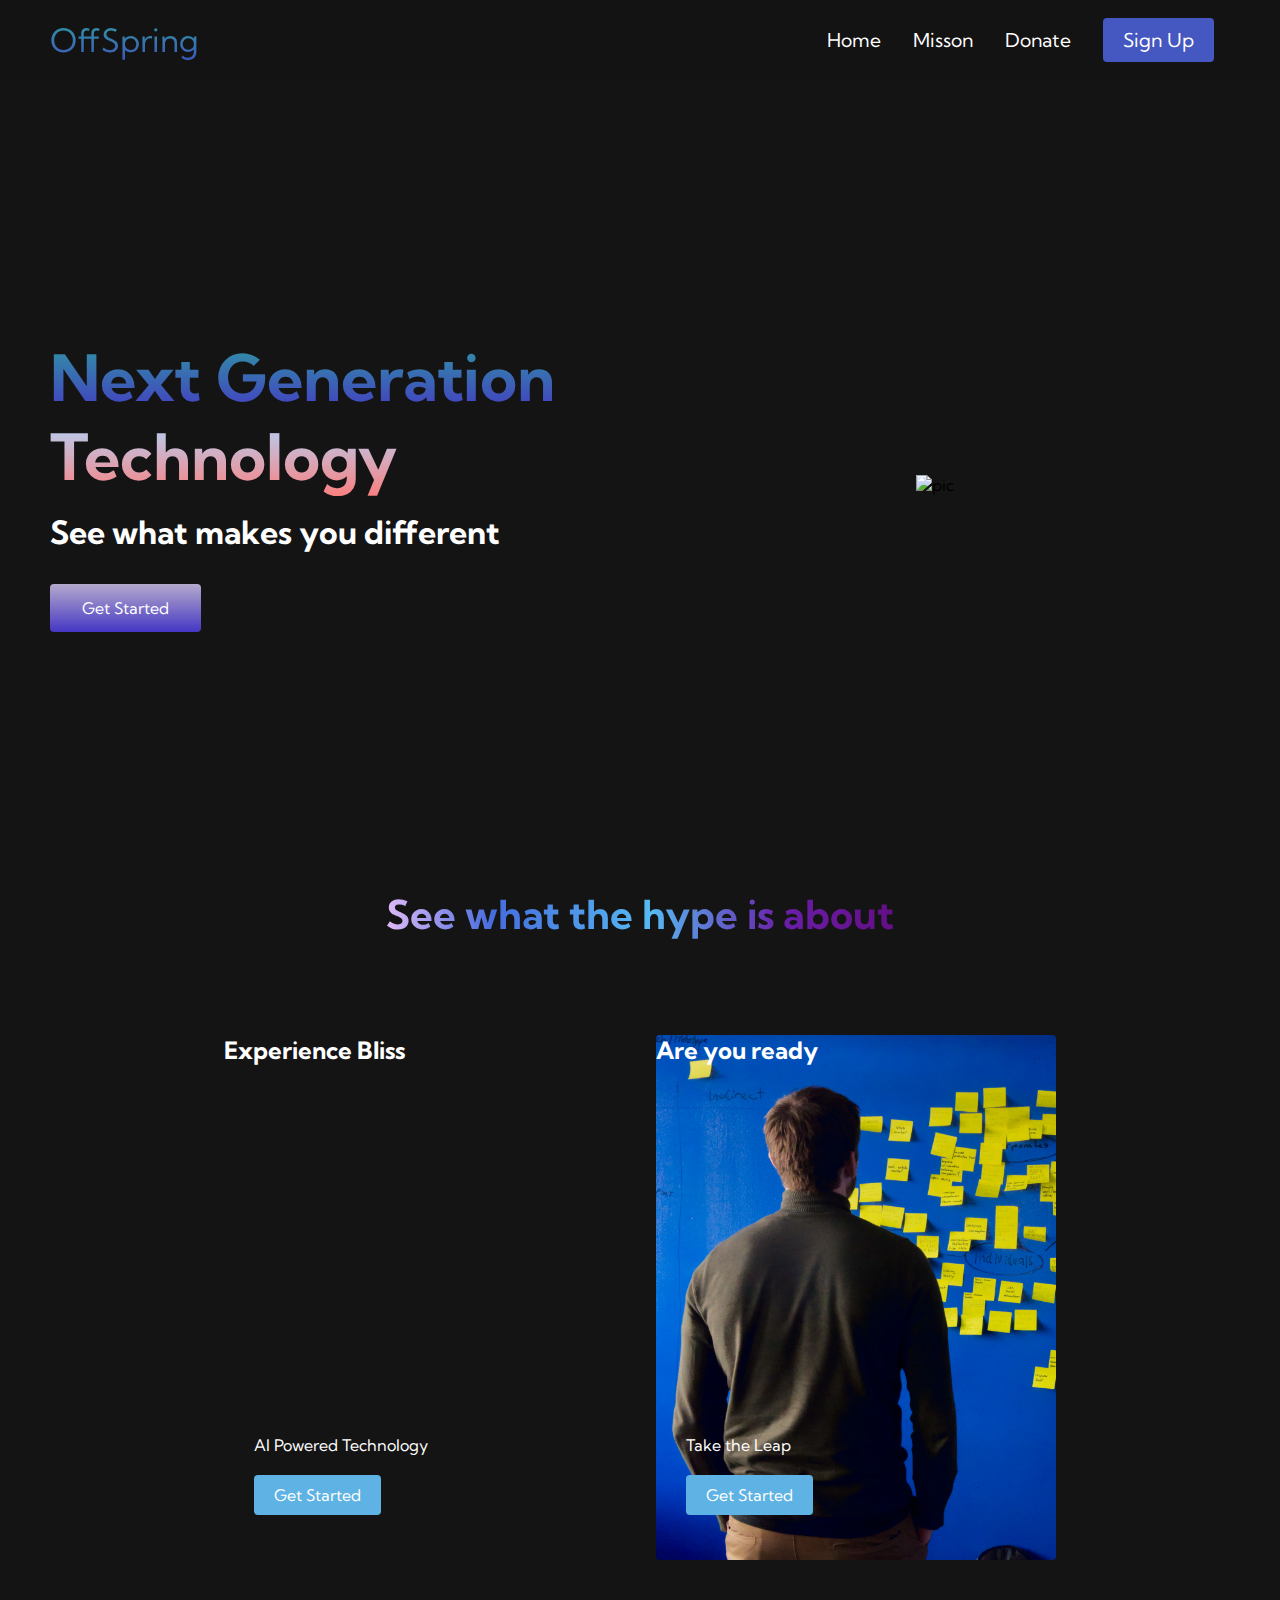
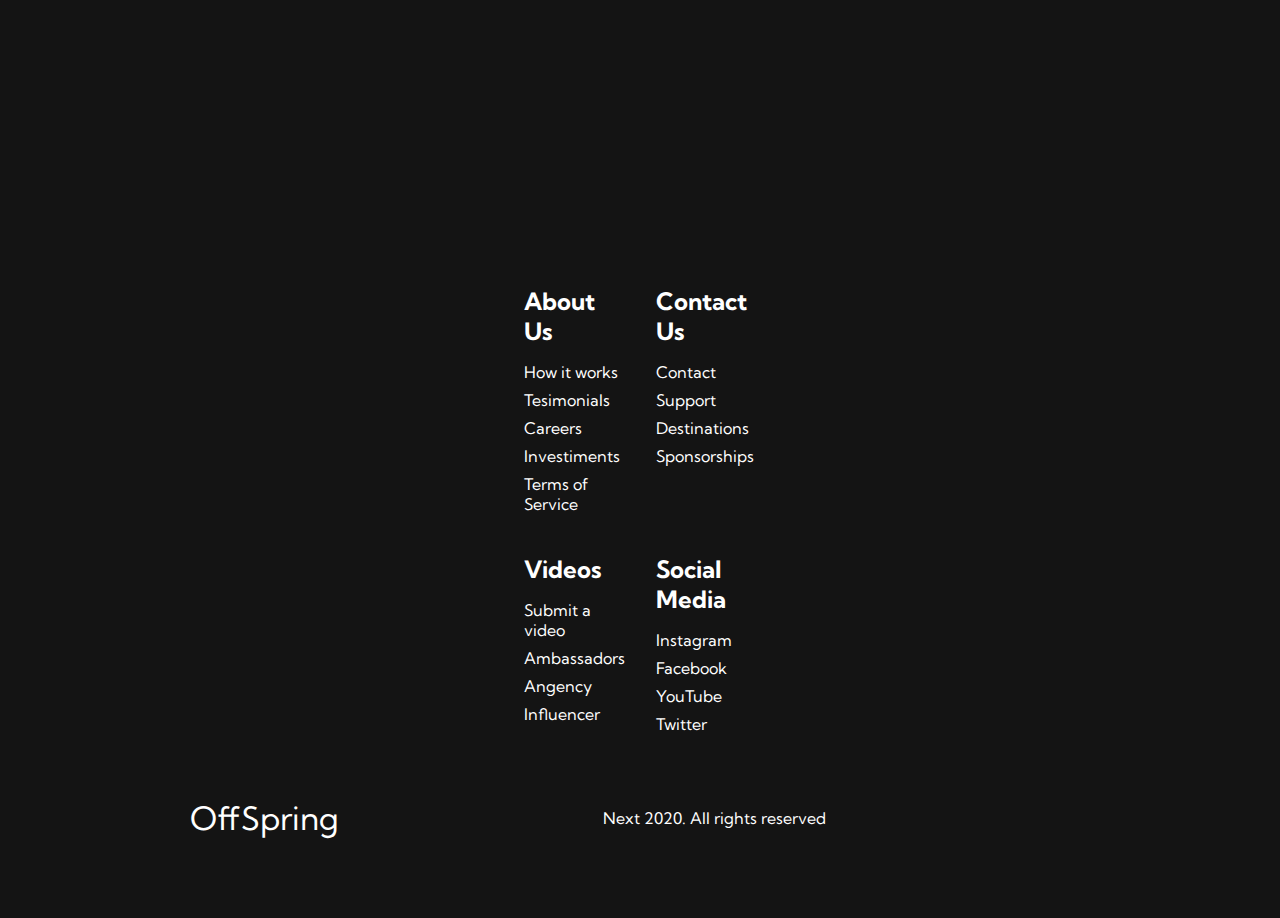
==== index.html @ 7a17b0b0 "commit" ====
<!DOCTYPE html>
<html lang="en">
<head>
    <meta charset="UTF-8">
    <meta http-equiv="X-UA-Compatible" content="IE=edge">
    <meta name="viewport" content="width=device-width, initial-scale=1.0">
    <title>Offspring</title>
    <link rel="stylesheet" href="style.css">
    <link rel="stylesheet" href="java.js">
    <link rel="preconnect" href="https://fonts.googleapis.com"> 
    <link rel="preconnect" href="https://fonts.gstatic.com" crossorigin> 
    <link href="https://fonts.googleapis.com/css2?family=Kumbh+Sans:wght@300;400;500&display=swap" rel="stylesheet">
</head>


<body>
    
    <!--navbar section-->
    <nav class="navbar">
        <div class="navbar__container">
            <a href="/" id="navbar__logo">OffSpring</a>
            <div class="navbar__toggle" id="mobile-menu">
                <span class="bar"></span>
                <span class="bar"></span>
                <span class="bar"></span>
            </div>
            <ul class="navbar__menu">
                <li class="navbar__item">
                    <a href="/" class="navbar__links">Home
                    </a>
                </li>
                <li class="navbar__item">
                    <a href="/misson.html" class="navbar__links">Misson
                    </a>
                </li>
                <li class="navbar__item">
                    <a href="/donate.html" class="navbar__links">Donate
                    </a>
                </li>
                <li class="navbar__btn">
                    <a href="/donate.html" class="button">Sign Up
                    </a>
                </li>
            </ul>
        </div>
    </nav>

    <!--Hero Section-->   

    <div class="main">
        <div class="main__container">

            <div class="main__content">
                <h1>Next Generation</h1>
                <h2>Technology</h2>
                <p>See what makes you different</p>
                <button class='main__btn'><a href="/">Get Started</a></button>
            </div>
            <div class="main__img--container">
                <img src="./images/kvalifik-5Q07sS54D0Q-unsplash.jpg" alt="pic" id="main__img">
            </div>
        </div>
    </div>          

<!--Services Section-->

<div class="services">
<h1>See what the hype is about</h1>
<div class="services__container">
    <div class="services__card">
        <h2>Experience Bliss</h2>
        <p>AI Powered Technology</p>
        <button>Get Started</button>
    </div>
    <div class="services__card">
        <h2>Are you ready</h2>
        <p>Take the Leap</p>
        <button>Get Started</button>
    </div>
</div>
</div>

<!--Footer Section-->

<div class="footer__container">
    <div class="footer__links">
        <div class="footer__link--wrapper">
            <div class="footer__link--items">
                <h2>About Us</h2>
                <a href="/">How it works</a>
                <a href="/">Tesimonials</a>
                <a href="/">Careers</a>
                <a href="/">Investiments</a>
                <a href="/">Terms of Service</a>
            </div>
            <div class="footer__link--items">
                <h2>Contact Us</h2>
                <a href="/">Contact</a>
                <a href="/">Support</a>
                <a href="/">Destinations</a>
                <a href="/">Sponsorships</a>
            </div>
        </div>
        <div class="footer__link--wrapper">
            <div class="footer__link--items">
                <h2>Videos</h2>
                <a href="/">Submit a video</a>
                <a href="/">Ambassadors</a>
                <a href="/">Angency</a>
                <a href="/">Influencer</a>
            </div>
            <div class="footer__link--items">
                <h2>Social Media</h2>
                <a href="/">Instagram</a>
                <a href="/">Facebook</a>
                <a href="/">YouTube</a>
                <a href="/">Twitter</a>
            </div>
        </div>
    </div>

    <div class="social__media">
        <div class="social__media--wrap">
            <div class="footer__logo">
                <a href="/" id="footer__logo"><i class="fas faa-gem"></i>OffSpring</a>
            </div>
            <p class="website__rights">Next 2020. All rights reserved</p>
            <div class="social__icon">
                <a href="/" class="social__icon--link" target="_blank">
                    <i class="fab fa-facebook"></i>
                </a>
                <a href="/" class="social__icon--link" target="_blank">
                    <i class="fab fa-instagram"></i>
                </a>
                <a href="/" class="social__icon--link" target="_blank">
                    <i class="fab fa-YouTube"></i>
                </a>
                <a href="/" class="social__icon--link" target="_blank">
                    <i class="fab fa-Twitter"></i>
                </a>
            </div>
        </div>
    </div>
</div>

<script src="/java.js"></script>
</body>
</html>
---- style.css ----
* {
    box-sizing: border-box;
    margin: 0;
    padding: 0;
    font-family: "Kumbh Sans", sans-serif;
}

@import url('https://fonts.googleapis.com/css2?family=Kumbh+Sans:wght@300;400;500&display=swap');

.navbar {
    background: #131313;
    height: 80px;
    display: flex;
    justify-content: center;
    align-items: center;
    font-size: 1.2rem;
    position: sticky;
    top: 0;
    z-index: 999;
}

.navbar__container {
    display: flex;
    justify-content: space-between;
    height: 80px;
    z-index: 1;
    width: 100%;
    max-width: 1300px;
    margin: 0 auto;
    padding: 0 50px;
}

#navbar__logo{
    background-color: #2cd8b3;
    background-image: linear-gradient(to top, #4537c4 0%, #34138050 100%);
    background-size: 100%;
    -webkit-background-clip: text;
    -moz-background-clip: text;
    -webkit-text-fill-color: transparent;
    -moz-text-fill-color: transparent;
    margin-top: 20px;
    align-items: center;
    cursor: pointer;
    text-decoration: none;
    font-size: 2rem;
}

.fa-gem {
    margin-right: 0.5rem;
}

.navbar__menu {
    display: flex;
    align-items: center;
    list-style: none;
    text-align: center;
}

.navbar__item {
    height: 80px;
}

.navbar__links {
    color: white;
    display: flex;
    align-items: center;
    justify-content: center;
    text-decoration: none;
    padding: 0 1rem;
    height: 100%;
    cursor: pointer;
}

.navbar__btn {
   display: flex;
   justify-content: center;
   align-items: center;
   padding: 0 1rem;
   width: 100%; 
}

.button {
    display: flex;
    justify-content: center;
    align-items: center;
    text-decoration: none;
    padding: 10px 20px;
    height: 100%;
    width: 100%;
    border: none;
    outline: none;
    border-radius: 4px;
    background: #4557c0;
    color: white;
    cursor: pointer;
}

.navbar__links:hover {
    color: #2cd8b3;
    transition: 0.3s ease;
}

.button:hover {
    background: #2cd8b3;
    transition: all 0.3s ease;
}

/*Same classes but for small screen*/

@media screen and (max-width: 960px) {
    .navbar__container {
        display: flex;
        justify-content: space-between;
        height: 80px;
        z-index: 1;
        width: 100%;
        max-width: 1300px;
        padding: 0;
    }

    .navbar__menu {
        display: grid;
        grid-template-columns: auto;
        margin: 0;
        width: 100%;
        position: absolute;
        top: -1000px;
        opacity: 0;
        transition: all 0.5s ease;
        height: 50vh;
        z-index: -1; /*so that button ativates*/
        background: #131313;
    }

    .navbar__menu.active {
        background: #131313;
        top: 100%;
        opacity: 1;
        transition: all 0.5s ease;
        z-index: 99;
        height: 50vh;
        font-size: 1.6rem;
    }
    
    #navbar__logo {
        padding-left: 25px;
    }

    .navbar__toggle .bar {
        width: 25px;
        height: 3px;
        margin: 5px auto;
        transition: all 0.3s ease-in-out;
        background: #fff;
    }

    .navbar__item {
       width: 100%; 
    }

    .navbar__links {
        text-align: center;
        padding: 2rem;
        width: 100%;
        display: table;
    }

    #mobile-menu {
        position: absolute;
        top: 20%;
        right: 5%;
        transform: translate(5%, 20%);
    }

    .navbar__btn {
        padding-bottom: 2rem;
    }

    .button {
        display: flex;
        justify-content: center;
        align-items: center;
        width: 80%;
        height: 80px;
        margin: 0;
    }

    .navbar__toggle .bar {
        display: block;
        cursor: pointer;
    }

    #mobile-menu.is-active .bar:nth-child(2) {
        opacity: 0;
    }
    #mobile-menu.is-active .bar:nth-child(1) {
        transform: translate(8px) rotate(45deg);
    }
    #mobile-menu.is-active .bar:nth-child(3) {
        transform: translate(-8px) rotate(-45deg);
    }
}

/* Hero Section */

.main {
    background-color: #141414;

}

.main__container {
    display: grid;
    grid-template-columns: 1fr 1fr;
    align-items: center;
    justify-content: center;
    justify-self: center;
    margin: 0 auto;
    height: 90vh;
    background-color: #141414;
    z-index: 1;
    width: 100%;
    max-width: 1300px;
    padding: 0 50px;
}

.main__content h1 {
    font-size: 4rem;
    background-color: #2cd8b3;
    background-image: linear-gradient(to top, #4537c4 0%, #34138050 100%);
    background-size: 100%;
    -webkit-background-clip: text;
    -moz-background-clip: text;
    -webkit-text-fill-color: transparent;
    -moz-text-fill-color: transparent;
}

.main__content h2 {
    font-size: 4rem;
    background-color: #c55d5a;
    background-image: linear-gradient(to top, rgb(250, 128, 128) 0%, rgb(174, 216, 255) 100%);
    background-size: 100%; 
    -webkit-background-clip: text;
    -moz-background-clip: text;
    -webkit-text-fill-color: transparent;
    -moz-text-fill-color: transparent;  
}

.main__content p {
    margin-top: 1rem;
    font-size: 2rem;
    font-weight: 700;
    color: #fff;
}

.main__btn {
    font-size: 1rem;
    background-image: linear-gradient(to top, #4537c4 0%, #34138050 100%);
    padding: 14px 32px;
    border: none;
    border-radius: 4px;
    color: #fff;
    margin-top: 2rem;
    cursor: pointer;
    position: relative;
    transition: all 0.35s;
    outline: none;
}

.main__btn a {
    position: relative;
    z-index: 2;
    color: #fff;
    text-decoration: none;
}

.main__btn:after {
    position: absolute;
    content: '';
    top: 0;
    left: 0;
    width: 0;
    height: 100%;
    background: rgb(250, 128, 128);
    transition: all 0.35s;
    border-radius: 4px;
}

.main__btn:hover {
    color: #fff;
}

.main__btn:hover:after {
    width: 100%;
}

.main__img--container {
    text-align: center;
}

#main__img {
    height: 80%;
    width: 80%;
}

/* mobile responsive*/

@media screen and (max-width: 768px){
    .main__container {
    display: grid;
    grid-template-columns: auto;
    align-items: center;
    justify-self: center;
    width: 100%;
    margin: 0 auto;
    height: 90vh;
    }

    .main__content{
        text-align: center;
        margin-bottom: 2rem;
    }

    .main__content h1{
        font-size: 2.5rem;
        margin-top: 2rem;
    }

    .main__content h2{
        font-size: 3 rem;
    }

    .main__content p{
        margin-top: 1rem;
        font-size: 1.5rem;
    }
}

@media screen and (max-width: 480px){

    .main__content h1{
        font-size: 2rem;
        margin-top: 3rem;
    }

    .main__content h2{
        font-size: 2 rem;
    }

    .main__content p{
        margin-top: 2rem;
        font-size: 1.5rem;
    }

    .main__btn {
        padding: 12px 36px;
        margin: 2.5rem 0;
    }
}

/*services css*/

.services {
    background: #141414;
    display: flex;
    flex-direction: column;
    align-items: center;
    height: 100vh;
}

.services h1 {
    background-color: #5eb3e4;
    background-image: linear-gradient( to right, #5eb3e4 0%, #e1baf8 0%, #466cdd 21%, #56baf3 52%, #6a1ea8 78%, #630e85 100%);
    color: white;
    -webkit-background-clip: text;
    -moz-background-clip: text;
    -webkit-text-fill-color: transparent;
    -moz-text-fill-color: transparent;
    background-size: 100%;
    margin-bottom: 5rem;
    font-size: 2.5rem;
}

.services__container {
    display: flex;
    justify-content: center;
    flex-wrap: wrap;
}

.services__card{
    margin: 1rem;
    height: 525px;
    width: 400px;
    border-radius: 4px;
    background-image: url('images/ryan-ancill-aJYO8JmVodY-unsplash.jpg');
    background-size: cover;
    position: relative;
    color: #fff;
}

.services__card:nth-child(2){
    background-image: url('images/per-loov-oXqn2CXC_9Q-unsplash.jpg');
    background-size: cover;
    position: relative;
    color: #fff;
}

.service h2 {
    position: absolute;
    top: 350px;
    left: 30px;
}

.services__card p {
    position: absolute;
    top: 400px;
    left: 30px;
}

.services__card button {
    color: #fff;
    padding: 10px 20px;
    border: none;
    outline: none;
    border-radius: 4px;
    background: #5eb3e4;
    position: absolute;
    top: 440px;
    left: 30px;
    font-size: 1rem;
    cursor: pointer;
}

.services__card:hover{
    transform: scale(1.075);
    transition: 0.2s ease-in;
    cursor: pointer;
}

@media screen and (max-width: 960px) {
    .services {
        height: 1600px;
    }

    .services h1{
        font-size: 2rem;
        margin-top: 12rem;
    }
}

@media screen and (max-width: 400px) {
    .services {
        height: 1400px;
    }

    .services h1{
        font-size: 1.2rem;
    }

    .services__card {
        width: 300px;
    }
}

/*footer css*/

.footer__container{
    background-color: #141414;
    padding: 5rem 0;
    display: flex;
    flex-direction: column;
    justify-content: center;
    align-items: center;
}

#footer__logo{
    color: #fff;
    display: flex;
    align-items: center;
    cursor: pointer;
    text-decoration: none;
    font-size: 2rem;
}

.footer__link--wrapper{
    display: flex;
}

.footer__link--items{
    display: flex;
    flex-direction: column;
    align-items: flex-start;
    margin: 16px;
    text-align: left;
    width: 100px;
    box-sizing: border-box;
}

.footer__link--items h2{
    margin-bottom: 16px;
}

.footer__link--items > h2{
    color: #fff;
}

.footer__link--items a{
    color: #fff;
    text-decoration: none;
    margin-bottom: 0.5rem;
}

.footer__link--items a:hover{
    color: rgb(52, 126, 187);
    transition: 0.3s ease-out;
}

/*social icons*/

.social__icon--link{
    color: #fff;
    font-size: 20px;
}

.social__media{
    max-width: 1000px;
    width: 100%;
}

.social__media--wrap{
    display: flex;
    justify-content: space-between;
    align-items: center;
    width: 90%;
    max-width: 1000px;
    margin: 40px auto 0 auto;
}
.social__icons{
    display: flex;
    justify-content: space-between;
    align-items: center;
    width: 240px;
}

.social__logo{
    color: #fff;
    justify-self: flex-start;
    margin-left: 20px;
    cursor: pointer;
    text-decoration: none;
    font-size: 2rem;
    display: flex;
    align-items: center;
    margin-bottom: 16px;
}

.website__rights{
    color: #fff;
}

@media  and (max-width: 820px) {
    .footer__links{
        padding-top; 2rem;
    }

    #footer__logo {
        margin-bottom: 2rem;
    }

    .website__rights{
        margin-bottom: 2rem;
    }

    .footer__link--wrapper {
        flex-direction: column;
    }

    .social__media--wrap{
        flex-direction: column;
    }
}

@media screen and (max-width: 480px) {
    .footer__link--items{
        margin: 0;
        padding: 10px;
        width: 100%;
    }
}
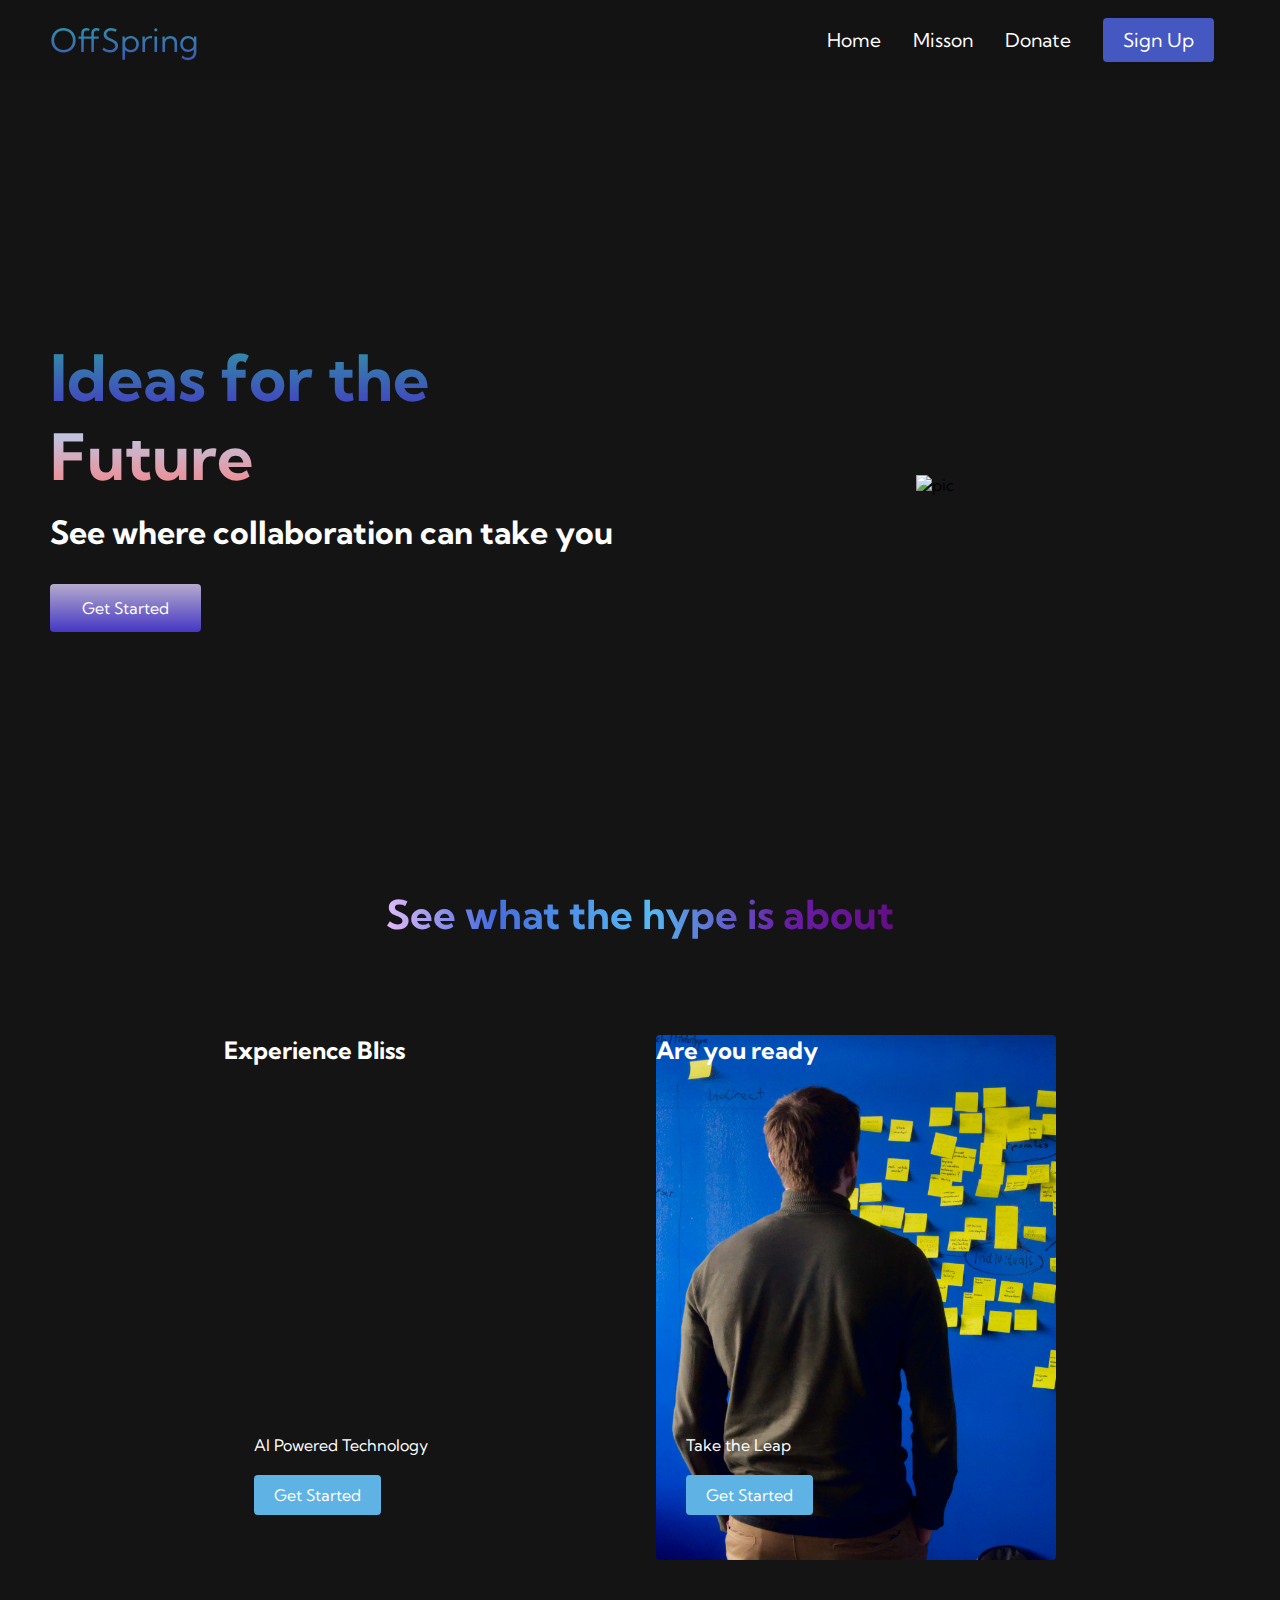
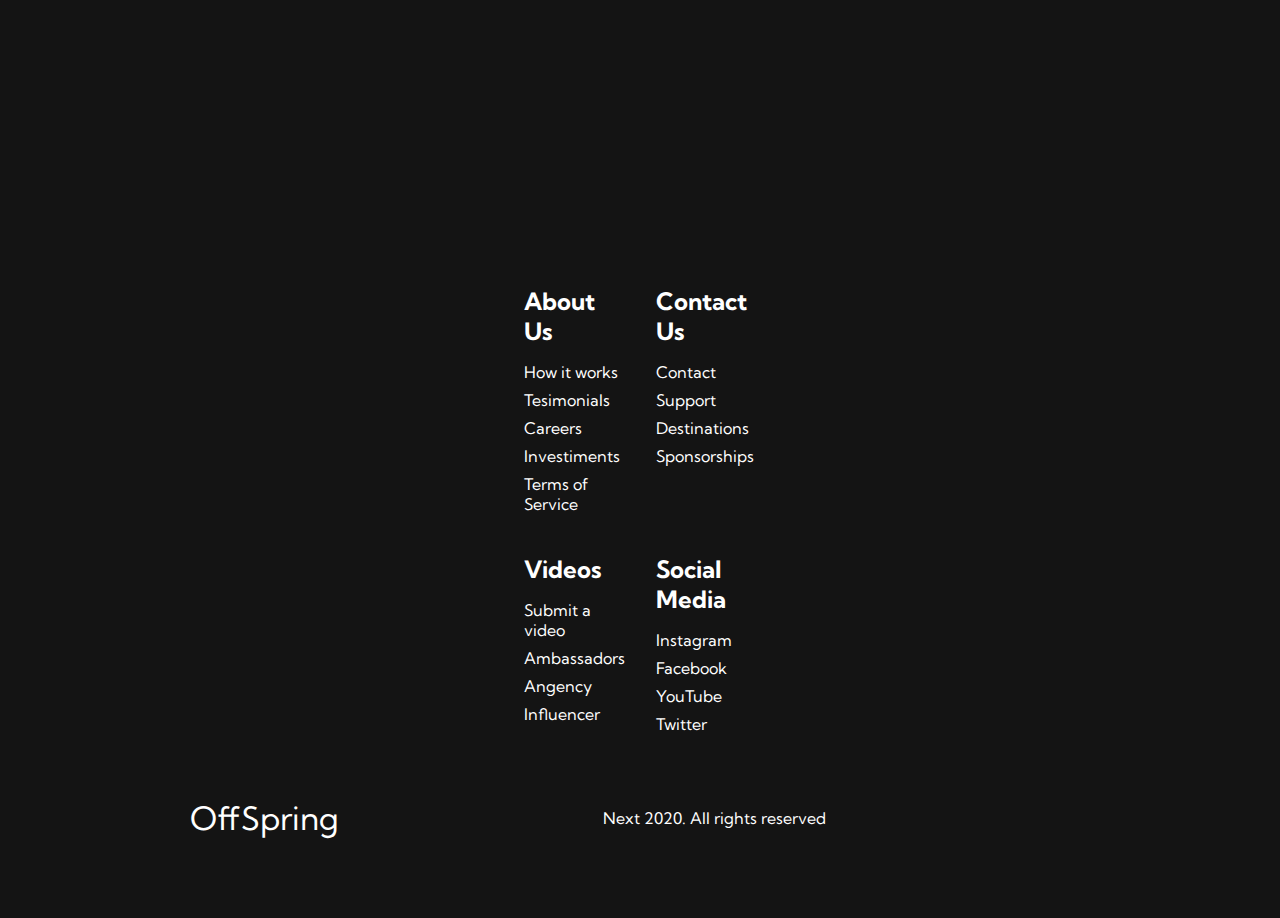
==== commit 487f2f8b: "commit" ====
--- a/index.html
+++ b/index.html
@@ -51,9 +51,9 @@
         <div class="main__container">
 
             <div class="main__content">
-                <h1>Next Generation</h1>
-                <h2>Technology</h2>
-                <p>See what makes you different</p>
+                <h1>Ideas for the</h1>
+                <h2>Future</h2>
+                <p>See where collaboration can take you</p>
                 <button class='main__btn'><a href="/">Get Started</a></button>
             </div>
             <div class="main__img--container">
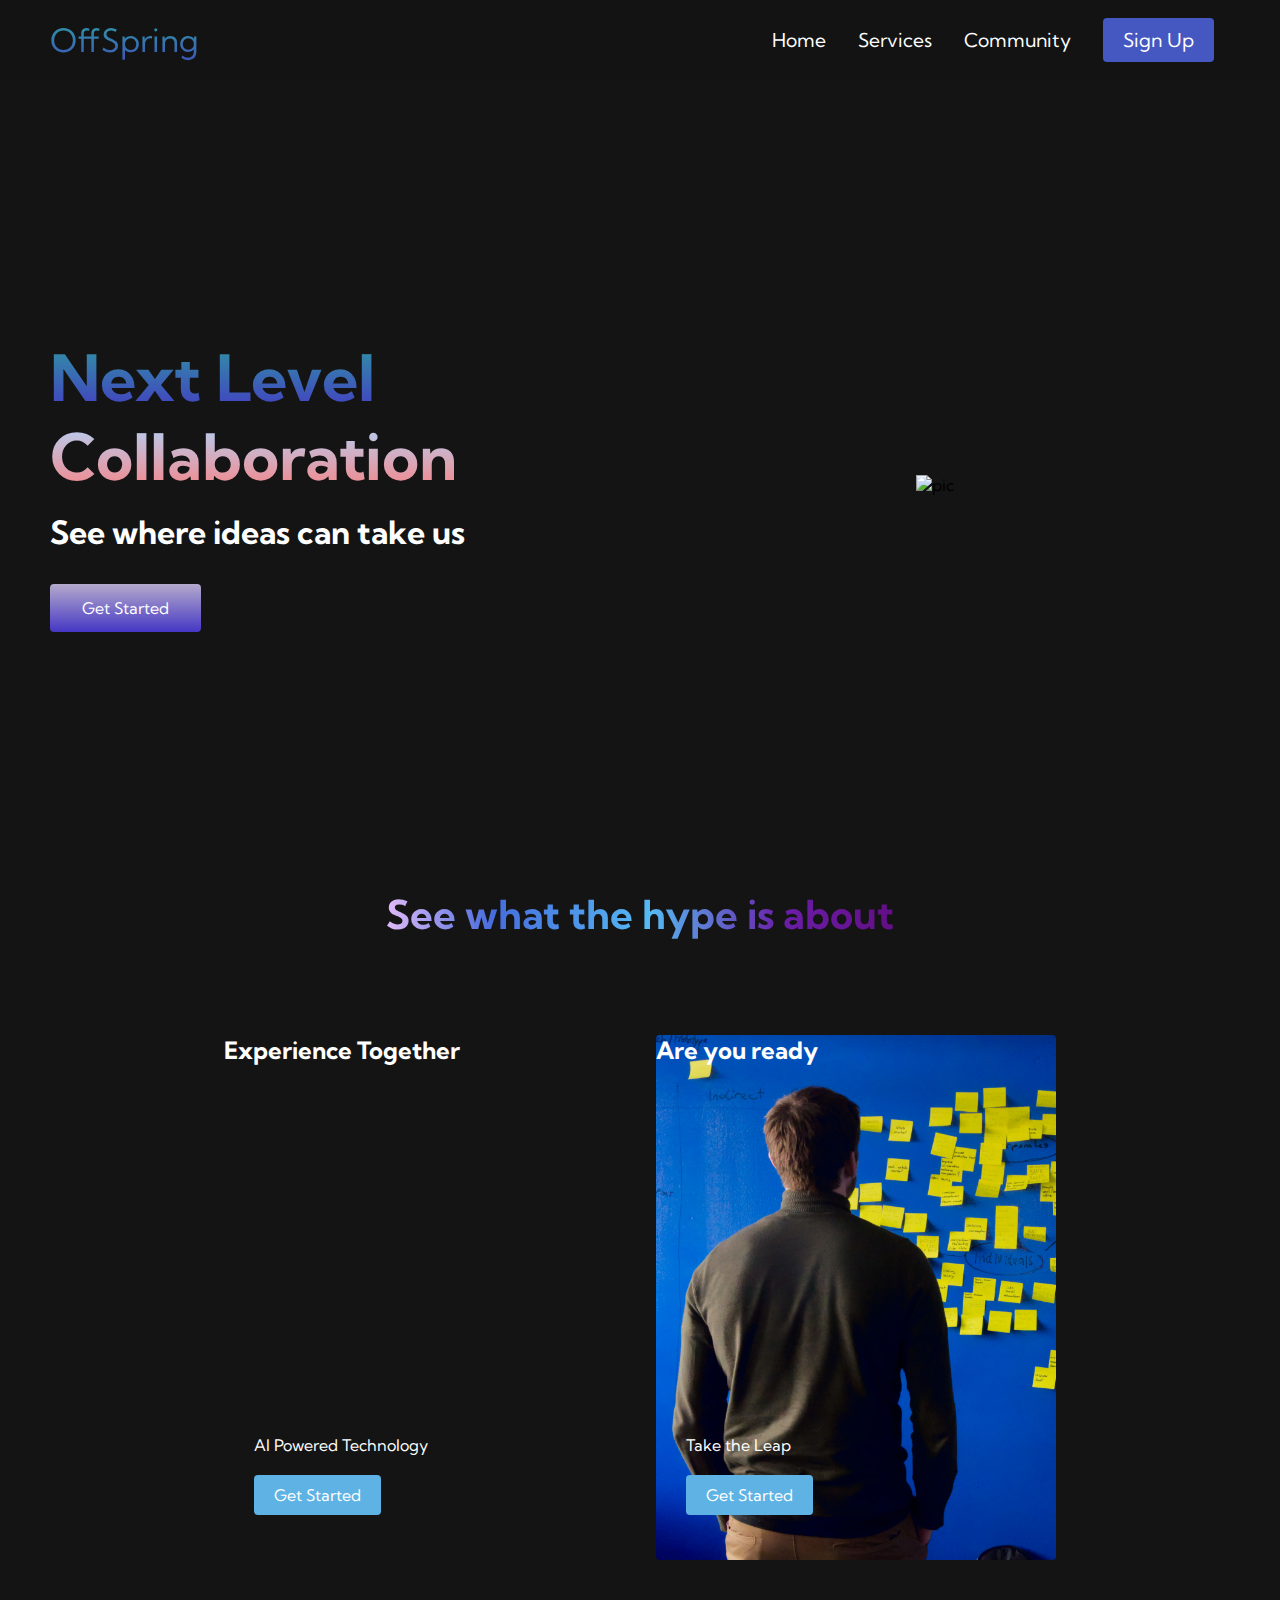
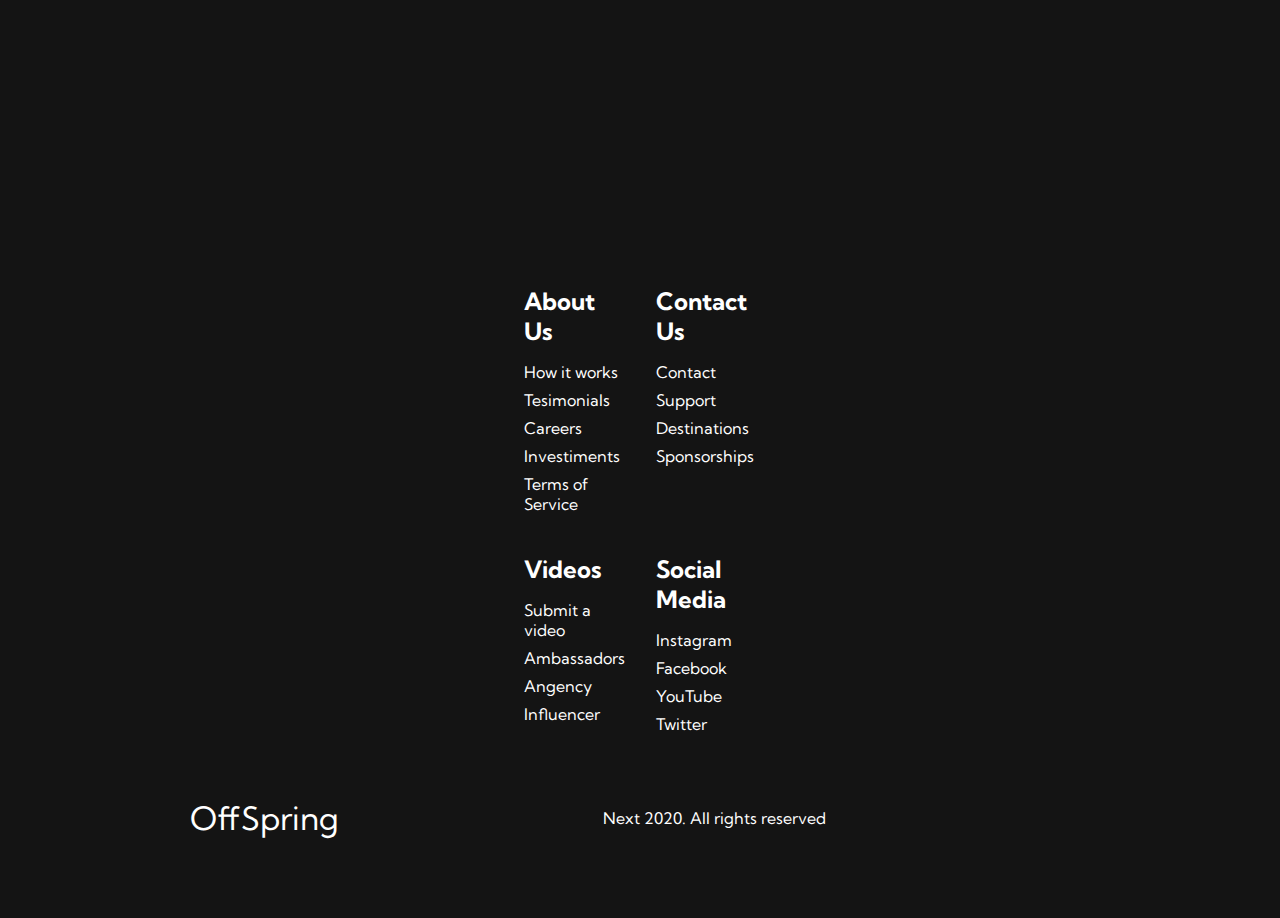
==== commit 7dde73eb: "commit" ====
--- a/index.html
+++ b/index.html
@@ -26,19 +26,19 @@
             </div>
             <ul class="navbar__menu">
                 <li class="navbar__item">
-                    <a href="/" class="navbar__links">Home
+                    <a href="/index.html" class="navbar__links">Home
                     </a>
                 </li>
                 <li class="navbar__item">
-                    <a href="/misson.html" class="navbar__links">Misson
+                    <a href="/services.html" class="navbar__links">Services
                     </a>
                 </li>
                 <li class="navbar__item">
-                    <a href="/donate.html" class="navbar__links">Donate
+                    <a href="/community.html" class="navbar__links">Community
                     </a>
                 </li>
                 <li class="navbar__btn">
-                    <a href="/donate.html" class="button">Sign Up
+                    <a href="/signup.html" class="button">Sign Up
                     </a>
                 </li>
             </ul>
@@ -51,9 +51,9 @@
         <div class="main__container">
 
             <div class="main__content">
-                <h1>Ideas for the</h1>
-                <h2>Future</h2>
-                <p>See where collaboration can take you</p>
+                <h1>Next Level</h1>
+                <h2>Collaboration</h2>
+                <p>See where ideas can take us</p>
                 <button class='main__btn'><a href="/">Get Started</a></button>
             </div>
             <div class="main__img--container">
@@ -68,7 +68,7 @@
 <h1>See what the hype is about</h1>
 <div class="services__container">
     <div class="services__card">
-        <h2>Experience Bliss</h2>
+        <h2>Experience Together</h2>
         <p>AI Powered Technology</p>
         <button>Get Started</button>
     </div>
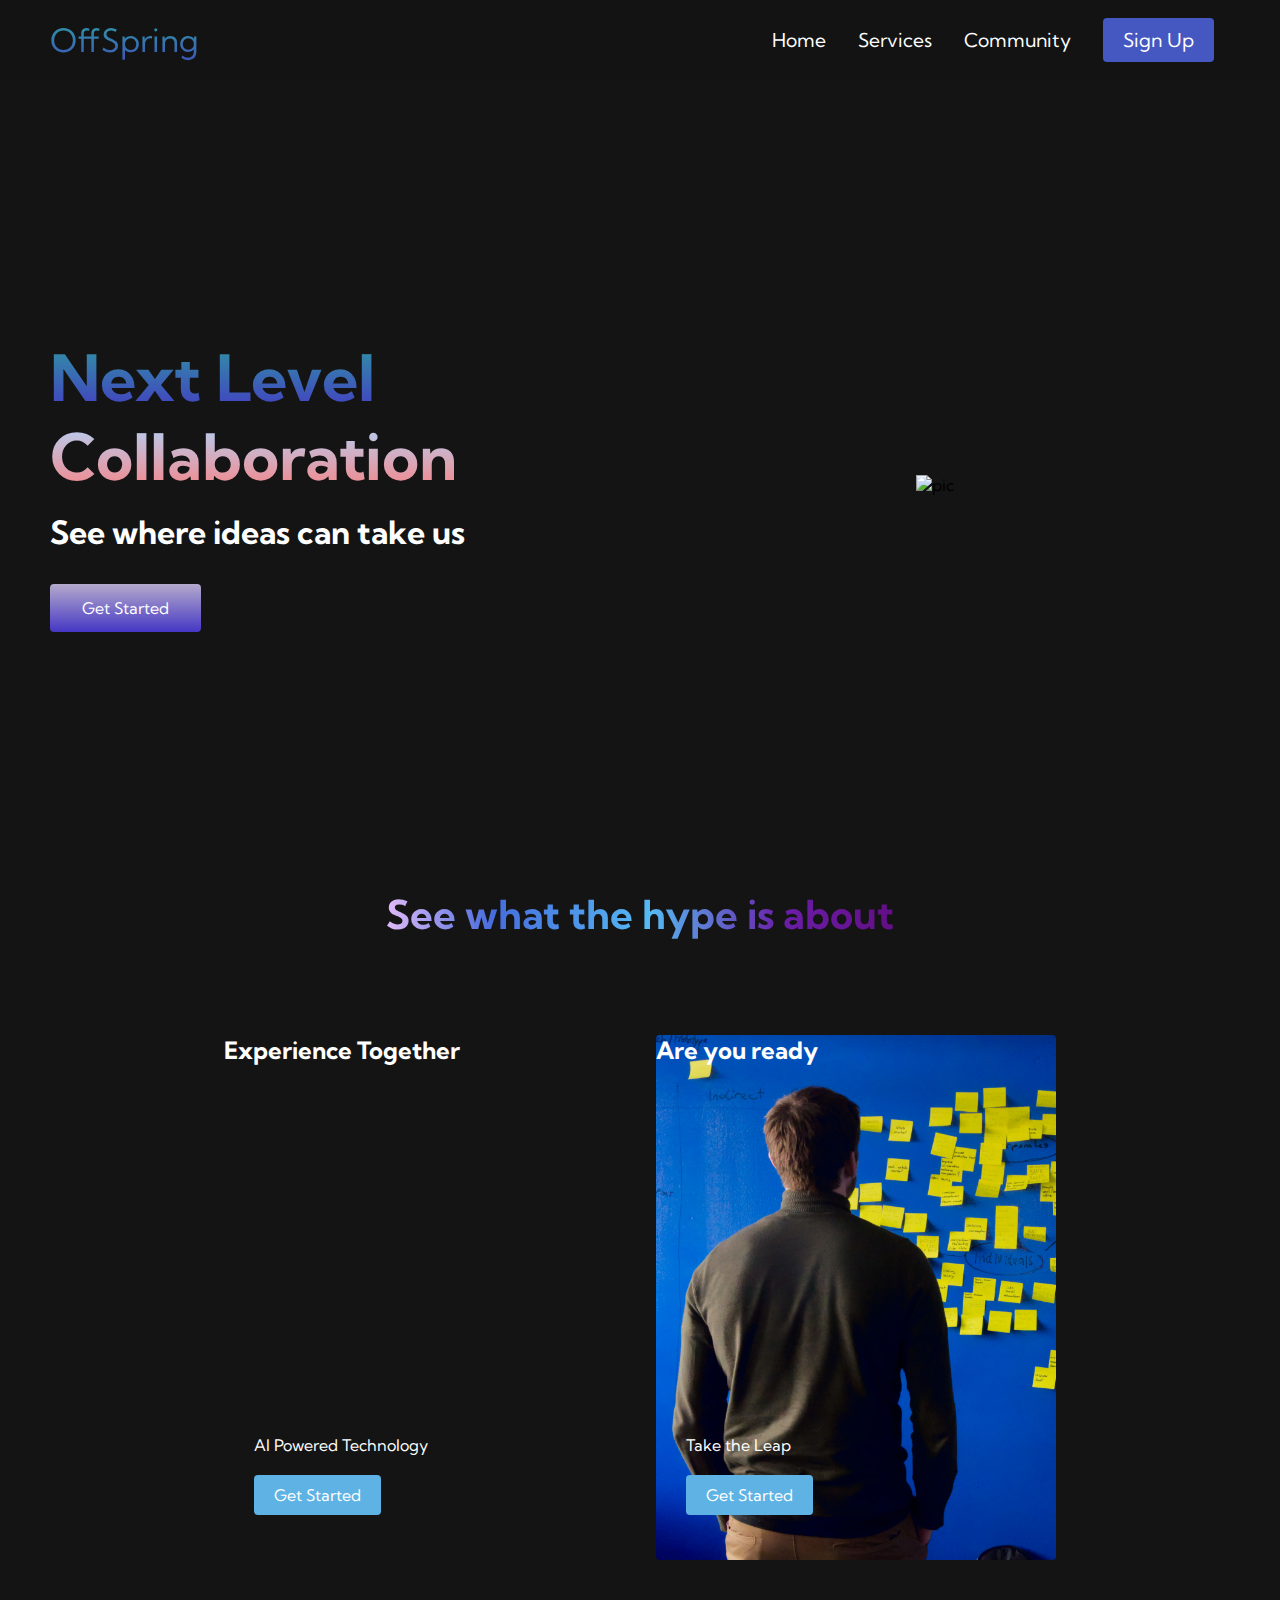
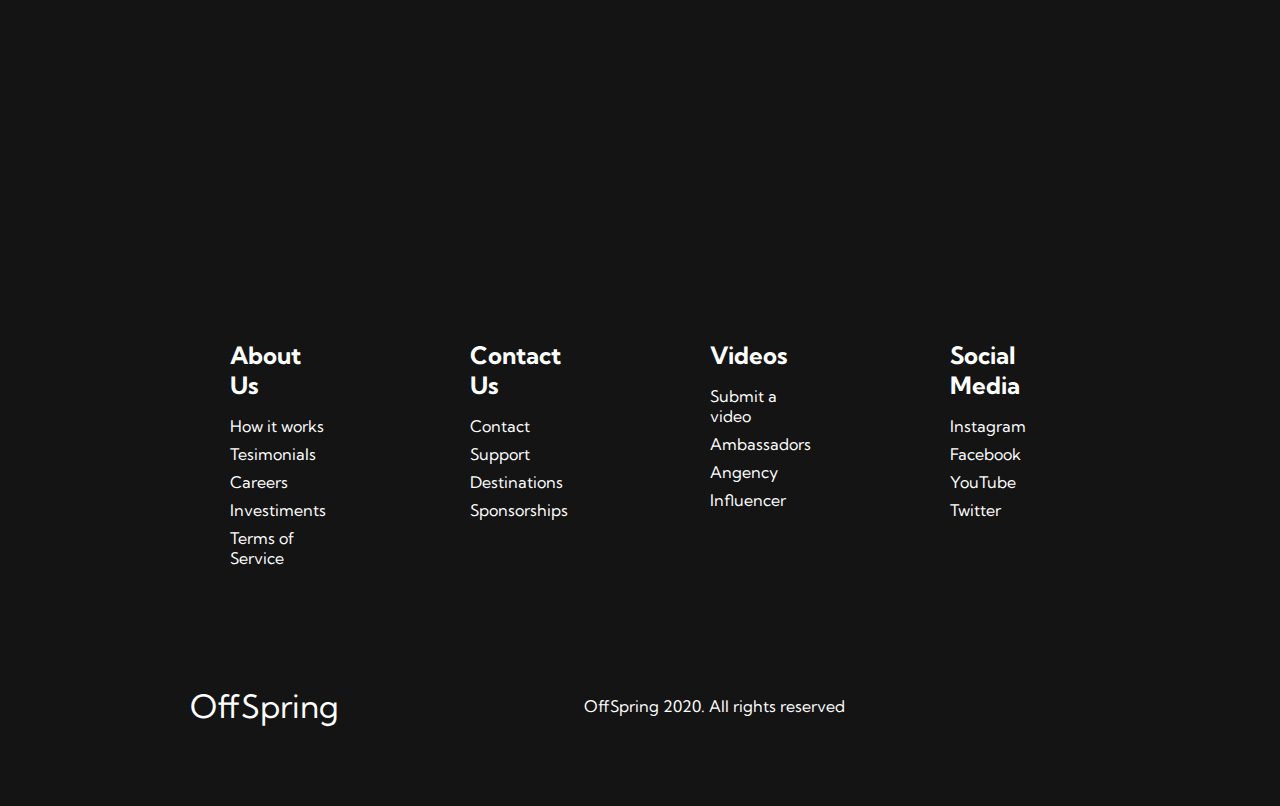
==== commit 96cd98fe: "commit" ====
--- a/index.html
+++ b/index.html
@@ -18,7 +18,7 @@
     <!--navbar section-->
     <nav class="navbar">
         <div class="navbar__container">
-            <a href="/" id="navbar__logo">OffSpring</a>
+            <a href="index.html" id="navbar__logo">OffSpring</a>
             <div class="navbar__toggle" id="mobile-menu">
                 <span class="bar"></span>
                 <span class="bar"></span>
@@ -26,19 +26,19 @@
             </div>
             <ul class="navbar__menu">
                 <li class="navbar__item">
-                    <a href="/index.html" class="navbar__links">Home
+                    <a href="index.html" class="navbar__links">Home
                     </a>
                 </li>
                 <li class="navbar__item">
-                    <a href="/services.html" class="navbar__links">Services
+                    <a href="services.html" class="navbar__links">Services
                     </a>
                 </li>
                 <li class="navbar__item">
-                    <a href="/community.html" class="navbar__links">Community
+                    <a href="community.html" class="navbar__links">Community
                     </a>
                 </li>
                 <li class="navbar__btn">
-                    <a href="/signup.html" class="button">Sign Up
+                    <a href="signup.html" class="button">Sign Up
                     </a>
                 </li>
             </ul>
@@ -124,7 +124,7 @@
             <div class="footer__logo">
                 <a href="/" id="footer__logo"><i class="fas faa-gem"></i>OffSpring</a>
             </div>
-            <p class="website__rights">Next 2020. All rights reserved</p>
+            <p class="website__rights">OffSpring 2020. All rights reserved</p>
             <div class="social__icon">
                 <a href="/" class="social__icon--link" target="_blank">
                     <i class="fab fa-facebook"></i>
--- a/style.css
+++ b/style.css
@@ -485,11 +485,16 @@
     display: flex;
 }
 
+.footer__links{
+    display: flex;
+    flex-direction: row;
+}
+
 .footer__link--items{
     display: flex;
     flex-direction: column;
     align-items: flex-start;
-    margin: 16px;
+    margin: 70px;
     text-align: left;
     width: 100px;
     box-sizing: border-box;
